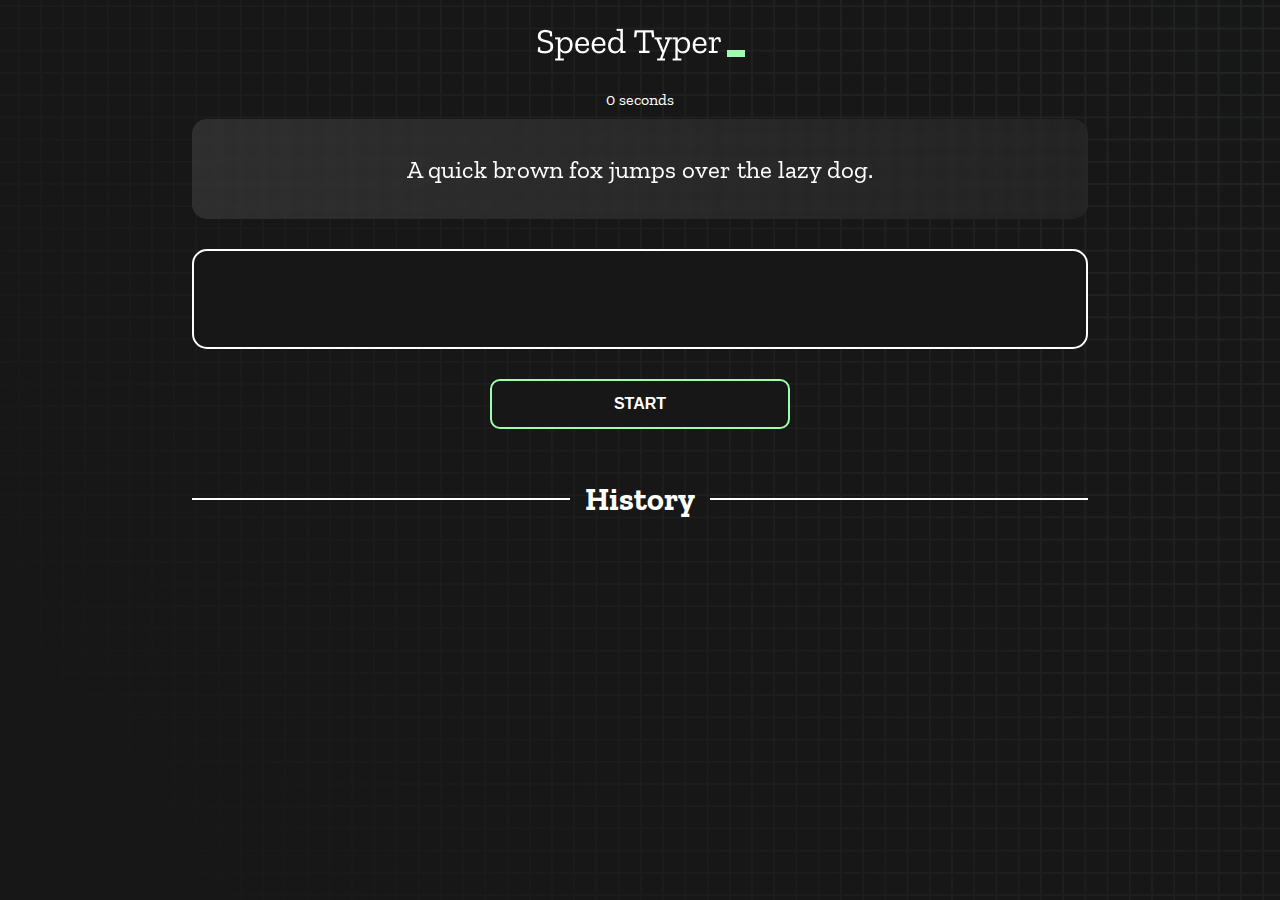
==== index.html @ 2703642a "Initial commit" ====
<!DOCTYPE html>
<html lang="en">
  <head>
    <meta charset="UTF-8" />
    <meta http-equiv="X-UA-Compatible" content="IE=edge" />
    <meta name="viewport" content="width=device-width, initial-scale=1.0" />
    <title>Speed Monster</title>
    <link rel="stylesheet" href="styles.css" />
    <link rel="preconnect" href="https://fonts.googleapis.com" />
    <link rel="preconnect" href="https://fonts.gstatic.com" crossorigin />
    <link
      href="https://fonts.googleapis.com/css2?family=Zilla+Slab:wght@300;400;500&display=swap"
      rel="stylesheet"
    />
  </head>
  <body>
    <h1 class="title"><img src="./logo.png" /></h1>
    <div id="show-time">0 seconds</div>

    <div class="box-container">
      <div id="question"></div>

      <div id="display" class="inactive"></div>

      <div class="buttons">
        <button id="starts">START</button>
      </div>

      <div class="divider-container">
        <div class="line"></div>
        <h1 class="title2">History</h1>
        <div class="line"></div>
      </div>
      <div id="histories"></div>
    </div>

    <div id="countdown"></div>
    <div id="modal-background" class="hidden"></div>
    <div id="result" class="hidden"></div>

    <script src="./history.js"></script>
    <script src="./script.js"></script>
  </body>
</html>
---- styles.css ----
* {
  padding: 0;
  margin: 0;
  box-sizing: border-box;
}

body {
  background-image: url("./bg.png");
  background-size: cover;
  background-position: left top;
  font-family: "Zilla Slab", serif;
}

.box-container {
  width: 70%;
  margin: 0 auto;
}

#question {
  height: 100px;
  display: flex;
  align-items: center;
  justify-content: center;
  color: white;
  font-size: 25px;
  border-radius: 15px;
  background: rgb(255, 255, 255);
  background: linear-gradient(
    92.49deg,
    rgba(255, 255, 255, 0.1) 0.18%,
    rgba(255, 255, 255, 0.05) 99.85%
  );
  backdrop-filter: blur(5px);
  margin-bottom: 30px;
}

#display {
  height: 100px;
  display: flex;
  flex-wrap: wrap;
  align-items: center;
  padding-left: 5rem;
  color: white;
  font-size: 32px;
  background-color: #171717;
  border: 2px solid #9dffad;
  border-radius: 15px;
}

#countdown {
  position: fixed;
  height: 100vh;
  width: 100vw;
  background-color: rgba(0, 0, 0, 0.8);
  top: 0;
  left: 0;
  display: flex;
  align-items: center;
  justify-content: center;
  font-size: 3rem;
  color: white;
  display: none;
}
#result {
  position: fixed;
  top: 10%; 
  left: 10%;
  transform: translate(-50%, -50%);
  height: 250px;
  width: 400px;
  background-color: #171717;
  border-radius: 15px;
  border: 2px solid #9dffad;
  color: white;
  text-align: center;
  padding: 2rem;
}
#show-time{
  text-align: center;
  color: white;
  margin: 10px 0;
}

.green {
  color: #9dffad;
}
.red {
  color: #eb6565;
}
.bold {
  font-weight: 700;
}
.inactive {
  border: 2px solid white !important;
}
.hidden {
  display: none;
}
.title {
  text-align: center;
  color: white;
  margin: 20px 0;
}

.divider-container {
  height: 80px;
  display: flex;
  justify-content: center;
  align-items: center;
  gap: 15px;
  margin: 0 auto;
}

.line {
  height: 2px;
  background: white;
  width: 100%;
}

.title2 {
  color: white;
  display: block;
}

.buttons {
  display: flex;
  justify-content: center;
  margin: 30px 0;
}
button {
  padding: 10px 20px;
  border: none;
  font-size: 16px;
  font-weight: bold;
  width: 300px;
  height: 50px;
  color: white;
  background-color: #171717;
  border-radius: 10px;
  border: 2px solid #9dffad;
  cursor: pointer;
}

#histories {
  display: flex;
  flex-wrap: wrap;
  justify-content: space-around;
}

.card {
  width: 100%;
  height: 100%;
  padding: 50px;
  display: flex;
  justify-content: space-between;
  align-items: center;
  padding: 20px 30px;
  color: white;
  border-radius: 15px;
  background: rgb(255, 255, 255);
  background: linear-gradient(
    92.49deg,
    rgba(255, 255, 255, 0.1) 0.18%,
    rgba(255, 255, 255, 0.05) 99.85%
  );
  backdrop-filter: blur(5px);
  margin-bottom: 30px;
}

#modal-background {
  background: rgb(255, 255, 255);
  background: linear-gradient(
    92.49deg,
    rgba(255, 255, 255, 0.1) 0.18%,
    rgba(255, 255, 255, 0.05) 99.85%
  );
  backdrop-filter: blur(5px);
  height: 100vh;
  width: 100%;
  position: fixed;
  top: 0;
}

@media only screen and (max-width: 700px) {
  .box-container {
    padding: 0 20px;
    width: 100%;
  }
  .card {
    flex-direction: column;
  }
}
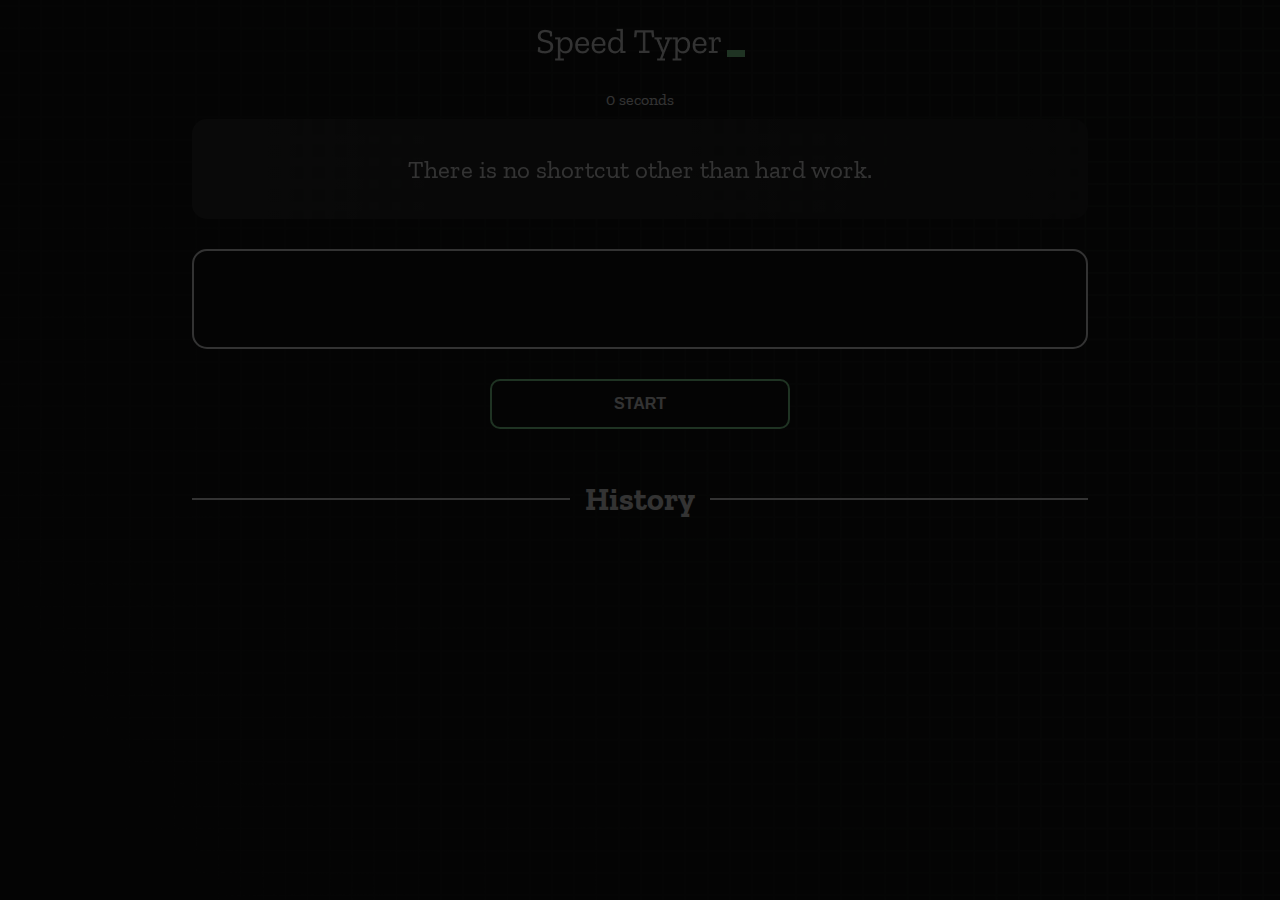
==== commit 94b3d6f9: "interval stopped" ====
--- a/index.html
+++ b/index.html
@@ -1,44 +1,44 @@
 <!DOCTYPE html>
 <html lang="en">
-  <head>
-    <meta charset="UTF-8" />
-    <meta http-equiv="X-UA-Compatible" content="IE=edge" />
-    <meta name="viewport" content="width=device-width, initial-scale=1.0" />
-    <title>Speed Monster</title>
-    <link rel="stylesheet" href="styles.css" />
-    <link rel="preconnect" href="https://fonts.googleapis.com" />
-    <link rel="preconnect" href="https://fonts.gstatic.com" crossorigin />
-    <link
-      href="https://fonts.googleapis.com/css2?family=Zilla+Slab:wght@300;400;500&display=swap"
-      rel="stylesheet"
-    />
-  </head>
-  <body>
-    <h1 class="title"><img src="./logo.png" /></h1>
-    <div id="show-time">0 seconds</div>
 
-    <div class="box-container">
-      <div id="question"></div>
+<head>
+  <meta charset="UTF-8" />
+  <meta http-equiv="X-UA-Compatible" content="IE=edge" />
+  <meta name="viewport" content="width=device-width, initial-scale=1.0" />
+  <title>Speed Monster</title>
+  <link rel="stylesheet" href="styles.css" />
+  <link rel="preconnect" href="https://fonts.googleapis.com" />
+  <link rel="preconnect" href="https://fonts.gstatic.com" crossorigin />
+  <link href="https://fonts.googleapis.com/css2?family=Zilla+Slab:wght@300;400;500&display=swap" rel="stylesheet" />
+</head>
 
-      <div id="display" class="inactive"></div>
+<body>
+  <h1 class="title"><img src="./logo.png" /></h1>
+  <div id="show-time">0 seconds</div>
 
-      <div class="buttons">
-        <button id="starts">START</button>
-      </div>
+  <div class="box-container">
+    <div id="question"></div>
 
-      <div class="divider-container">
-        <div class="line"></div>
-        <h1 class="title2">History</h1>
-        <div class="line"></div>
-      </div>
-      <div id="histories"></div>
+    <div id="display" class="inactive"></div>
+
+    <div class="buttons">
+      <button id="starts">START</button>
     </div>
 
-    <div id="countdown"></div>
-    <div id="modal-background" class="hidden"></div>
-    <div id="result" class="hidden"></div>
+    <div class="divider-container">
+      <div class="line"></div>
+      <h1 class="title2">History</h1>
+      <div class="line"></div>
+    </div>
+    <div id="histories"></div>
+  </div>
 
-    <script src="./history.js"></script>
-    <script src="./script.js"></script>
-  </body>
-</html>
+  <div id="countdown"></div>
+  <div id="modal-background" class="hidden"></div>
+  <div id="result" class="hidden"></div>
+
+  <script src="./history.js"></script>
+  <script src="./script.js"></script>
+</body>
+
+</html>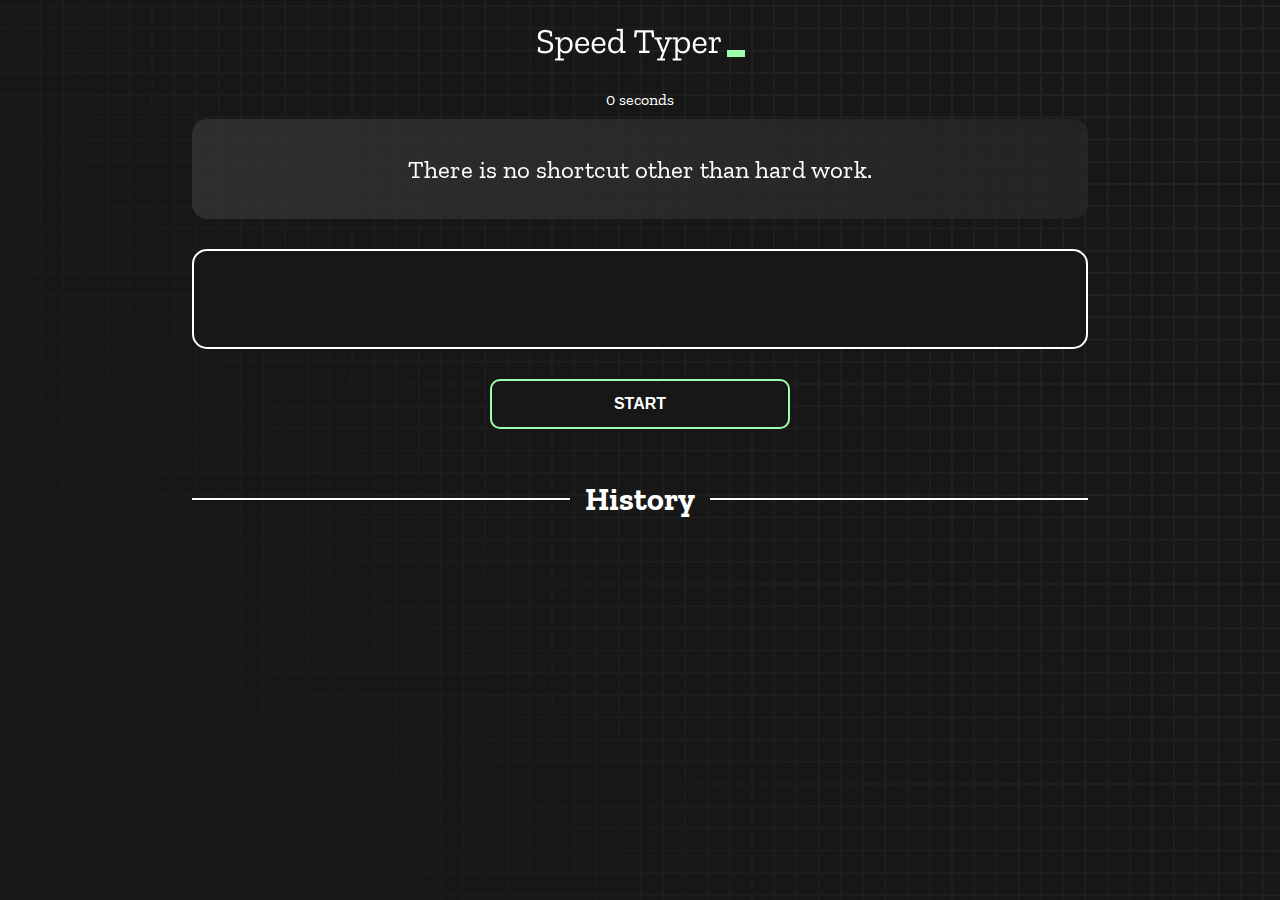
==== commit 5eb410c0: "errors count done" ====
--- a/index.html
+++ b/index.html
@@ -10,10 +10,13 @@
   <link rel="preconnect" href="https://fonts.googleapis.com" />
   <link rel="preconnect" href="https://fonts.gstatic.com" crossorigin />
   <link href="https://fonts.googleapis.com/css2?family=Zilla+Slab:wght@300;400;500&display=swap" rel="stylesheet" />
+
 </head>
 
 <body>
+
   <h1 class="title"><img src="./logo.png" /></h1>
+
   <div id="show-time">0 seconds</div>
 
   <div class="box-container">
@@ -39,6 +42,7 @@
 
   <script src="./history.js"></script>
   <script src="./script.js"></script>
+
 </body>
 
 </html>--- a/styles.css
+++ b/styles.css
@@ -25,11 +25,9 @@
   font-size: 25px;
   border-radius: 15px;
   background: rgb(255, 255, 255);
-  background: linear-gradient(
-    92.49deg,
-    rgba(255, 255, 255, 0.1) 0.18%,
-    rgba(255, 255, 255, 0.05) 99.85%
-  );
+  background: linear-gradient(92.49deg,
+      rgba(255, 255, 255, 0.1) 0.18%,
+      rgba(255, 255, 255, 0.05) 99.85%);
   backdrop-filter: blur(5px);
   margin-bottom: 30px;
 }
@@ -61,10 +59,11 @@
   color: white;
   display: none;
 }
+
 #result {
   position: fixed;
-  top: 10%; 
-  left: 10%;
+  top: 50%;
+  left: 50%;
   transform: translate(-50%, -50%);
   height: 250px;
   width: 400px;
@@ -75,27 +74,43 @@
   text-align: center;
   padding: 2rem;
 }
-#show-time{
+
+#show-time {
   text-align: center;
   color: white;
   margin: 10px 0;
+}
+
+.blog {
+
+  text-align: center;
+  height: 4rem;
+  font-size: x-large;
+  margin-top: 3rem;
+  display: flex;
+  justify-content: space-around;
 }
 
 .green {
   color: #9dffad;
 }
+
 .red {
   color: #eb6565;
 }
+
 .bold {
   font-weight: 700;
 }
+
 .inactive {
   border: 2px solid white !important;
 }
+
 .hidden {
   display: none;
 }
+
 .title {
   text-align: center;
   color: white;
@@ -127,6 +142,7 @@
   justify-content: center;
   margin: 30px 0;
 }
+
 button {
   padding: 10px 20px;
   border: none;
@@ -145,6 +161,12 @@
   display: flex;
   flex-wrap: wrap;
   justify-content: space-around;
+  color: black;
+
+}
+
+#qst-txt {
+  width: 50%
 }
 
 .card {
@@ -158,22 +180,18 @@
   color: white;
   border-radius: 15px;
   background: rgb(255, 255, 255);
-  background: linear-gradient(
-    92.49deg,
-    rgba(255, 255, 255, 0.1) 0.18%,
-    rgba(255, 255, 255, 0.05) 99.85%
-  );
+  background: linear-gradient(92.49deg,
+      rgba(255, 255, 255, 0.1) 0.18%,
+      rgba(255, 255, 255, 0.05) 99.85%);
   backdrop-filter: blur(5px);
   margin-bottom: 30px;
 }
 
 #modal-background {
   background: rgb(255, 255, 255);
-  background: linear-gradient(
-    92.49deg,
-    rgba(255, 255, 255, 0.1) 0.18%,
-    rgba(255, 255, 255, 0.05) 99.85%
-  );
+  background: linear-gradient(92.49deg,
+      rgba(255, 255, 255, 0.1) 0.18%,
+      rgba(255, 255, 255, 0.05) 99.85%);
   backdrop-filter: blur(5px);
   height: 100vh;
   width: 100%;
@@ -186,7 +204,8 @@
     padding: 0 20px;
     width: 100%;
   }
+
   .card {
     flex-direction: column;
   }
-}
+}